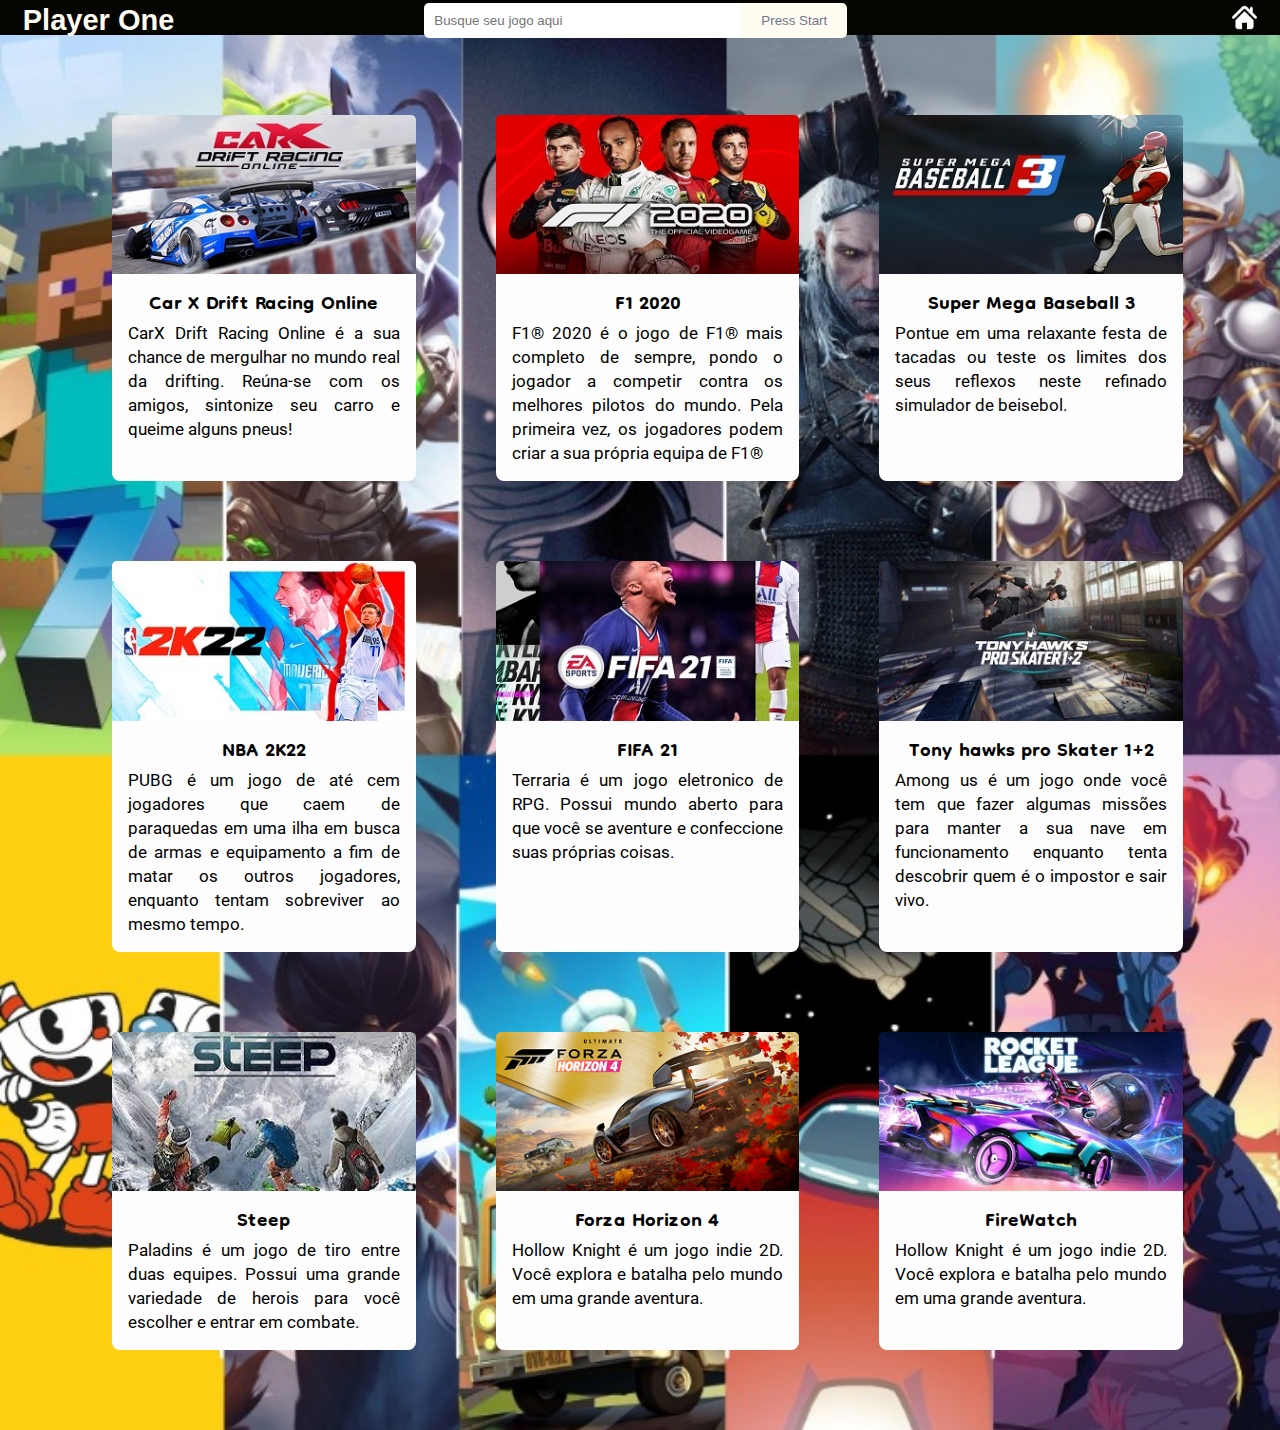
==== esporte.html @ e090c6dc "Projeto3Melhoria" ====
<!DOCTYPE html>

<html lang="pt-br">

<head>
    <meta charset="UTF-8">
    <meta http-equiv="X-UA-Compatible" content="IE=edge">
    <meta name="viewport" content="width=device-width, initial-scale=1.0">
    <link rel="icon" href="Imagens/moeda.png" type="image/x-icon" />    
    <title>Player One</title>
    <link rel="stylesheet" href="CSS/style.css">
    <link rel="stylesheet" href="CSS/reset.css">
    <link rel="stylesheet" href="CSS/botao.css">
    <link rel="stylesheet" href="CSS/cartoes.css">
    <link rel="stylesheet" href="CSS/cartao/cartao-conteudo.css">
    <link rel="stylesheet" href="CSS/cartao/cartao-descricao.css">
    <link rel="stylesheet" href="CSS/cartao/cartao-imagem.css">
    <link rel="stylesheet" href="CSS/cartao/cartao-titulo.css">
    <link rel="stylesheet" href="CSS/cartao/cartao.css">
    <link rel="preconnect" href="https://fonts.googleapis.com">
    <link rel="preconnect" href="https://fonts.gstatic.com" crossorigin>
    <link href="https://fonts.googleapis.com/css2?family=Montserrat:wght@300;400;700&family=Press+Start+2P&display=swap" rel="stylesheet">
    <link rel="preconnect" href="https://fonts.googleapis.com">
    <link rel="preconnect" href="https://fonts.gstatic.com" crossorigin>
    <link href="https://fonts.googleapis.com/css2?family=Dongle&display=swap" rel="stylesheet">
    <link rel="preconnect" href="https://fonts.googleapis.com">
    <link rel="preconnect" href="https://fonts.gstatic.com" crossorigin>
    <link href="https://fonts.googleapis.com/css2?family=Roboto&display=swap" rel="stylesheet">

</head>

<body>
    <header class="cabecalho">

        <h1 class="principal" >Player One</h1>

        <div class="botão-altura">

            <form>

                <label for="Email"></label>
                <input class="caixa" type="text" size="35" placeholder="Busque seu jogo aqui">
                <input class="botao" type="submit" value="Press Start">

            </form>

        </div>

        <a href="index.html"  >
            <img class="home" src="./Imagens/silhueta-de-icone-de-casa.png" alt=""> 
        </a>

    </header>

    <section class="cartoes">

        </div>
            <div class="cartao">
                <img class="cartao_imagem" src="./Imagens/esporte/carxracing.jpg" alt="Capa do jogo Roblox">
                <div class="cartao_conteudo">
                    <h4 class="cartao_titulo">Car X Drift Racing Online</h4>
                    <p class="descrição">CarX Drift Racing Online é a sua chance de mergulhar no mundo real da drifting. Reúna-se com os amigos, sintonize seu carro e queime alguns pneus!</p>
                </div>
            </div>
            <div class="cartao">
                <img class="cartao_imagem" src="./Imagens/esporte/F12020.jpg" alt="Capa do jogo Call of Duty">
                <div class="cartao_conteudo">
                    <h4 class="cartao_titulo">F1 2020</h4>
                    <p class="descrição"> F1® 2020 é o jogo de F1® mais completo de sempre, pondo o jogador a competir contra os melhores pilotos do mundo. Pela primeira vez, os jogadores podem criar a sua própria equipa de F1®</p>
                </div>
            </div>
            <div class="cartao">
                <img class="cartao_imagem" src="./Imagens/esporte/baseball3.jpg" alt="Capa do jogo Counter Strike">
                <div class="cartao_conteudo">
                    <h4 class="cartao_titulo">Super Mega Baseball 3</h4>
                    <p class="descrição">Pontue em uma relaxante festa de tacadas ou teste os limites dos seus reflexos neste refinado simulador de beisebol.</p>
                </div>
            </div>
            <div class="cartao">
                <img class="cartao_imagem" src="./Imagens/esporte/NBA-2K22.jpg" alt="Capa do jogo PubG">
                <div class="cartao_conteudo">
                    <h4 class="cartao_titulo">NBA 2K22</h4>
                    <p class="descrição">PUBG é um jogo de até cem jogadores que caem de paraquedas em uma ilha em busca de armas e equipamento a fim de matar os outros jogadores, enquanto tentam sobreviver ao mesmo tempo.</p>
                </div>
            </div>
            <div class="cartao">
                <img class="cartao_imagem" src="./Imagens/esporte/fifa21.jpeg" alt="Capa do jogo Terraria">
                <div class="cartao_conteudo">
                    <h4 class="cartao_titulo">FIFA 21</h4>
                    <p class="descrição">Terraria é um jogo eletronico de RPG. Possui mundo aberto para que você se aventure e confeccione suas próprias coisas.</p>
                </div>
            </div>
            <div class="cartao">
                <img class="cartao_imagem" src="./Imagens/esporte/Tony-hawks-pro-skater-12.jpg" alt="Capa do jogo Among Us">
                <div class="cartao_conteudo">
                    <h4 class="cartao_titulo">Tony hawks pro Skater 1+2</h4>
                    <p class="descrição">Among us é um jogo onde você tem que fazer algumas missões para manter a sua nave em funcionamento enquanto tenta descobrir quem é o impostor e sair vivo.</p>
                </div>
            </div>
            <div class="cartao">
                <img class="cartao_imagem" src="./Imagens/esporte/steep.jpg" alt="Capa do jogo Paladins">
                <div class="cartao_conteudo">
                    <h4 class="cartao_titulo">Steep</h4>
                    <p class="descrição">Paladins é um jogo de tiro entre duas equipes. Possui uma grande variedade de herois para você escolher e entrar em combate.</p>
                </div>
            </div>
            <div class="cartao">
                <img class="cartao_imagem" src="./Imagens/esporte/forzahorizon.png" alt="Capa do jogo Hollow Knight">
                <div class="cartao_conteudo">
                    <h4 class="cartao_titulo" >Forza Horizon 4</h4>
                    <p class="descrição">Hollow Knight é um jogo indie 2D. Você explora e batalha pelo mundo em uma grande aventura.</p>
                </div>
            </div>
            <div class="cartao">
                <img class="cartao_imagem" src="./Imagens/esporte/rocket-scaled.jpg" alt="Capa do jogo Hollow Knight">
                <div class="cartao_conteudo">
                    <h4 class="cartao_titulo" >FireWatch</h4>
                    <p class="descrição">Hollow Knight é um jogo indie 2D. Você explora e batalha pelo mundo em uma grande aventura.</p>
                </div>
            </div>
        </div>

    </section>

</body>
</html>
---- CSS/style.css ----
.corpo {
    display: grid;
    grid-template-areas: 
    "cabecalho"
    "conteudo"
    "rodape";
    grid-template-columns: auto;
    grid-template-rows: 50px auto auto;
}

.cabecalho {
    display: flex;
    background-color: #040500;
    align-items: center;
    justify-content: center;
    grid-area: "cabecalho";
}

.principal {
    /* padding-left: 90px; */
    padding-right: 250px;
    display: flex;
    color: #fffcf2;
    font-size: 29px;
    /* font-family: 'Montserrat', sans-serif;
    font-family: 'Press Start 2P', cursive; */
    font-family: 'Rubik', sans-serif;
    padding-top: 6px;
}

.home {
    /* padding-left: 90px; */
    display:flex;
    width: 25px;
    padding-left: 385px;
    /* padding-right: 80px; */

}

footer, .rodape {
    font-size: 10px;
    color: #F4F4F4;
    grid-area: "rodape";
    text-align: center;
    background: #000000;
}

/*                 Barra de Scroll                   */

::-webkit-scrollbar-track {
    background-color: #F4F4F4;
}
::-webkit-scrollbar {
    width: 6px;
    background: #F4F4F4;
}
::-webkit-scrollbar-thumb {
    background: #dad7d7;
}

@media screen and (min-width:0){

}

@media screen and (min-width:768px){

}
---- CSS/botao.css ----
/* .principal {
    color: white;
    font-size: 30px;
    display: flex;
    align-items: center;
    justify-content: center;
    padding-top: 200px;
} */

.botão-altura {
    height: 30px;
}

form {
    /* width: 900px; */
    display: flex;
    align-items: center;
    justify-content: center;
}

form, .caixa {
    border: none;
    outline: unset;
    border-radius: 5px 0 0 5px;
}

.caixa {
    size: 40px;
    padding: 10px 10px 10px 10px;
}

.botao {
    color: #75758b;
    background-color: #fffcf2;
    border: none;
    border-radius: 0 5px 5px 0;
    cursor: pointer;
    padding: 10px 20px 10px 20px;
    transition-duration: 0.4s;
}

.botao:hover {
    color: black;
    transition-duration: 0.4s;
    background-color: #EE3030;
}

/* para celular aaaaa
form {
    width: 500px;
    display: flex;
    align-items: center;
    justify-content: center;
} */
---- CSS/cartoes.css ----
.cartoes {
    display: flex;
    flex-wrap: wrap;
    background: url(../Imagens/dede4.jpeg);
    background-attachment:local;
    background-size: 100%;
    background-repeat: repeat;
}

/* .trem {
    background: url(../Imagens/dede4.jpeg);
    background-attachment:local;
    background-size: 100%;
    background-repeat: repeat;
    
} */

/*                  Responsividade                   */

@media screen and (min-width:0) {
    .cartoes {
        padding: 5rem 0 0 1rem;
    }
}

@media screen and (min-width:768px){
    .cartoes{
        padding: 3rem 0 0 5.5rem;
    }
}

@media screen and (min-width:992px){
    .cartoes {
        padding: 5rem 0 0 7rem;
    }
}

@media screen and (min-width:2560px) {
    .cartoes {
        padding: 5rem 0 0 26rem;
    }
}

@media screen and (min-width:2560px) {
    .cartoes {
        padding: 5rem 0 0 14.5rem;
    }
}
---- CSS/cartao/cartao-conteudo.css ----
.cartao_conteudo {
    padding: 1rem;
}
---- CSS/cartao/cartao-descricao.css ----
.descrição {
    font-size: 17px;
    line-height: 1.5rem;
    text-align: justify;
    font-family: 'Roboto', sans-serif;
}

/*                  Responsividade                   */

@media screen and (min-width:0) {
    .descrição {
        font-size: 45px;
        line-height: 2.999rem;
    }
}

@media screen and (min-width:768px){
    .descrição {
        font-size: 15px;
        line-height: 1.5rem;
    }
}

@media screen and (min-width:992px){
    .descrição {
        font-size: 17px;
        line-height: 1.5rem;
    }
}

@media screen and (min-width:2560px) {
    .descrição {
        font-size: 35px;
        line-height: 2.99rem;
    }
}
---- CSS/cartao/cartao-imagem.css ----
.cartao_imagem {
    border-radius: 5px 5px 0 0;
}
---- CSS/cartao/cartao-titulo.css ----
.cartao_titulo {
    font-size: 30px;
    font-family: 'Dongle', sans-serif;
    text-align: center;
    padding-bottom: 1px;
}

/*                  Responsividade                   */

@media screen and (min-width:0) {
    .cartao_titulo {
        font-size: 77px;
    }
}

@media screen and (min-width:768px){
    .cartao_titulo {
        font-size: 30px;
    }
}

@media screen and (min-width:992px){
    .cartao_titulo {
        font-size: 30px;
    }
}

@media screen and (min-width:2560px) {

}
---- CSS/cartao/cartao.css ----
.cartao {
    background: #fdfdfd;
    display: flex;
    flex-direction: column;
    margin-bottom: 5rem;
    border-radius: 8px 8px 8px 8px;
}

.cartao:hover {
    box-shadow: 2px 2px 13px 10px #59458e;
    transition: 0.4s;

}

/*                  Responsividade                   */

@media screen and (min-width:0) {
    .cartao{
        margin-right: 1rem;
        width: 100%;
    }
}

@media screen and (min-width:768px) {
    .cartao {
        margin-right: 4rem;
        width: calc(44.44% - 2.5rem);
    }
}

@media screen and (min-width:1180px) {
    .cartao {
        margin-right: 5rem;
        width: 26%;
    }
}

@media screen and (min-width:2560px) {
    .cartao {
        margin-right: 4rem;
    }
}

@media screen and (min-width:2560px) {
    .cartao {
        margin-right: 7.5rem;
    }
}
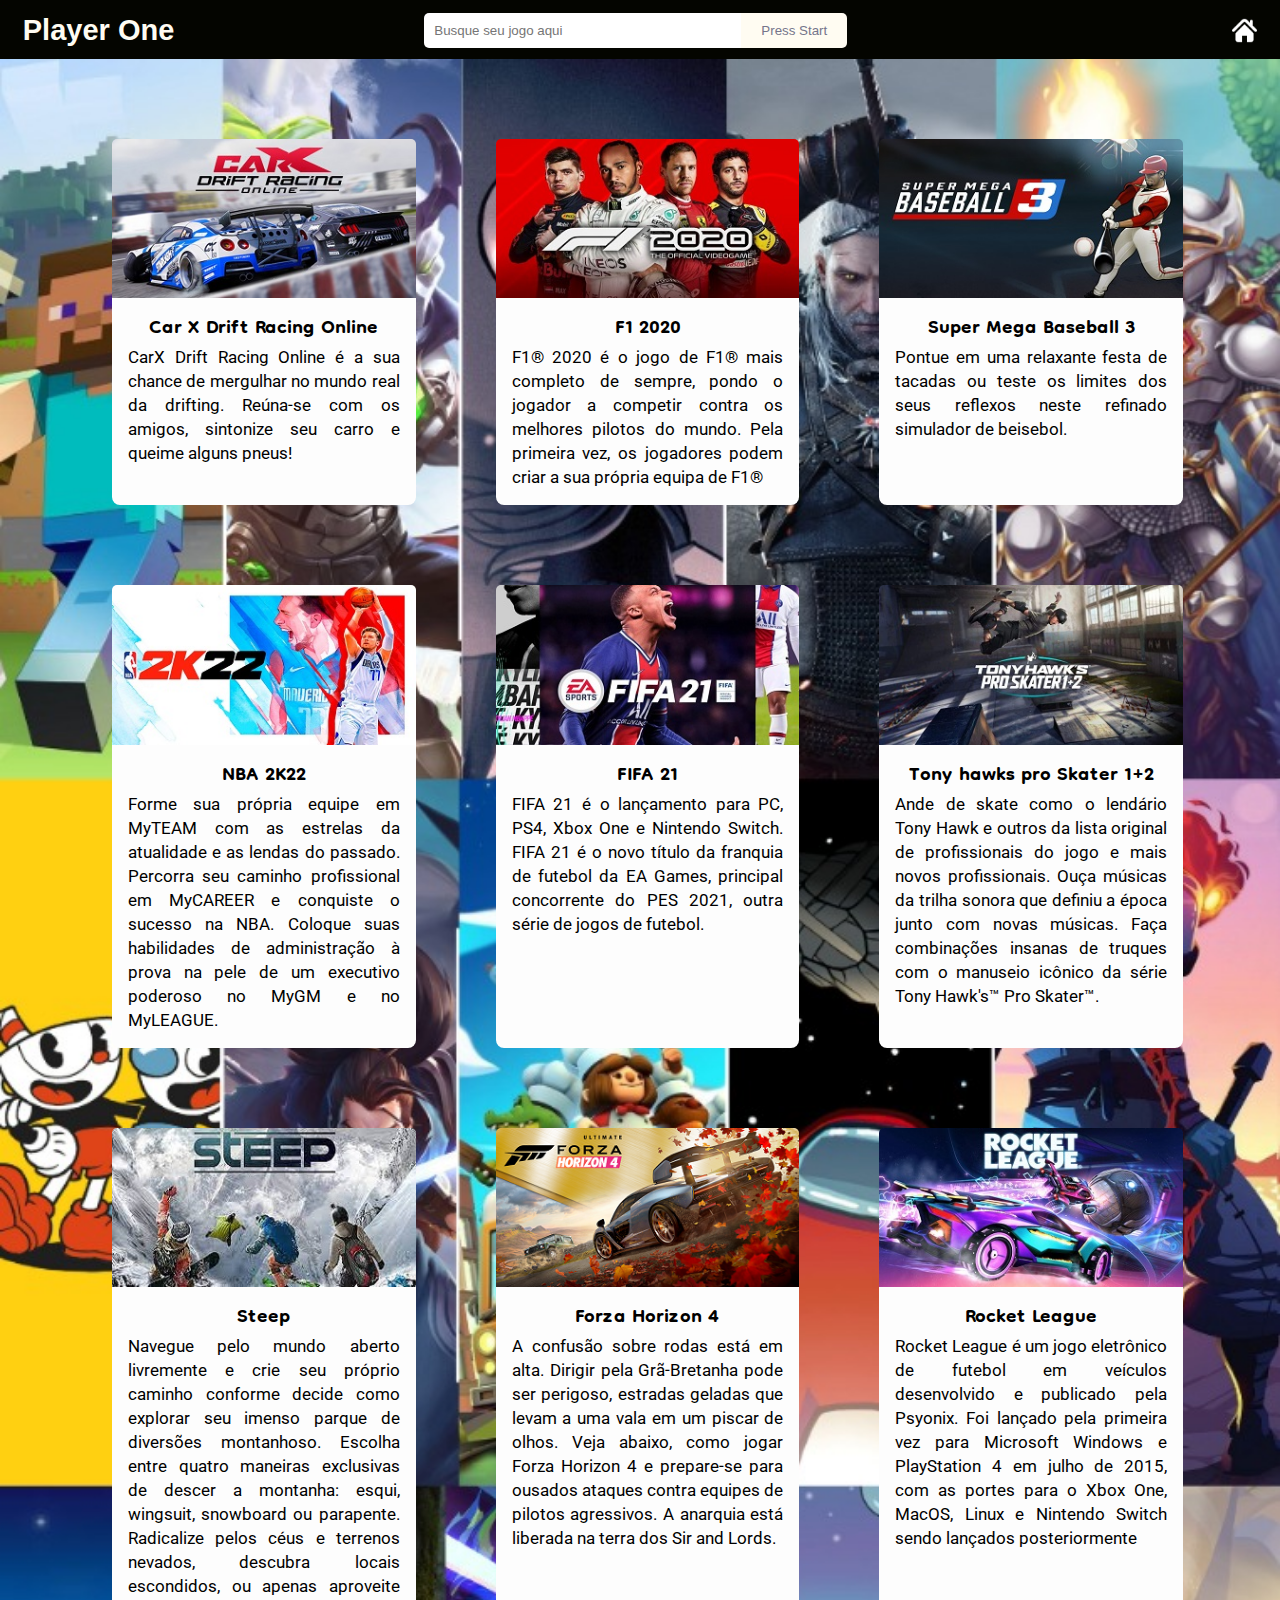
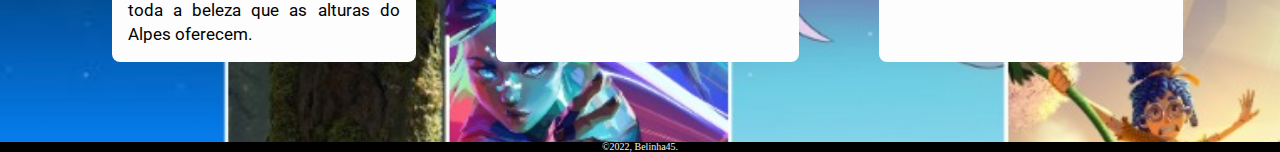
==== commit e2887c41: "ProjetoIndividualFinal" ====
--- a/esporte.html
+++ b/esporte.html
@@ -38,8 +38,7 @@
 
             <form>
 
-                <label for="Email"></label>
-                <input class="caixa" type="text" size="35" placeholder="Busque seu jogo aqui">
+                <input onkeyup="filter()" id="barraPesquisa" class="caixa" type="search" size="35" placeholder="Busque seu jogo aqui">
                 <input class="botao" type="submit" value="Press Start">
 
             </form>
@@ -52,7 +51,7 @@
 
     </header>
 
-    <section class="cartoes">
+    <section id="cartoes" class="cartoes">
 
         </div>
             <div class="cartao">
@@ -80,47 +79,53 @@
                 <img class="cartao_imagem" src="./Imagens/esporte/NBA-2K22.jpg" alt="Capa do jogo PubG">
                 <div class="cartao_conteudo">
                     <h4 class="cartao_titulo">NBA 2K22</h4>
-                    <p class="descrição">PUBG é um jogo de até cem jogadores que caem de paraquedas em uma ilha em busca de armas e equipamento a fim de matar os outros jogadores, enquanto tentam sobreviver ao mesmo tempo.</p>
+                    <p class="descrição">Forme sua própria equipe em MyTEAM com as estrelas da atualidade e as lendas do passado. Percorra seu caminho profissional em MyCAREER e conquiste o sucesso na NBA. Coloque suas habilidades de administração à prova na pele de um executivo poderoso no MyGM e no MyLEAGUE.</p>
                 </div>
             </div>
             <div class="cartao">
-                <img class="cartao_imagem" src="./Imagens/esporte/fifa21.jpeg" alt="Capa do jogo Terraria">
+                <img class="cartao_imagem" src="./Imagens/esporte/fifa21.jpeg" alt="Capa do jogo FIFA 21">
                 <div class="cartao_conteudo">
                     <h4 class="cartao_titulo">FIFA 21</h4>
-                    <p class="descrição">Terraria é um jogo eletronico de RPG. Possui mundo aberto para que você se aventure e confeccione suas próprias coisas.</p>
+                    <p class="descrição">FIFA 21 é o lançamento para PC, PS4, Xbox One e Nintendo Switch. FIFA 21 é o novo título da franquia de futebol da EA Games, principal concorrente do PES 2021, outra série de jogos de futebol.</p>
                 </div>
             </div>
             <div class="cartao">
-                <img class="cartao_imagem" src="./Imagens/esporte/Tony-hawks-pro-skater-12.jpg" alt="Capa do jogo Among Us">
+                <img class="cartao_imagem" src="./Imagens/esporte/Tony-hawks-pro-skater-12.jpg" alt="Capa do jogo Tony hawks pro skater 1+2">
                 <div class="cartao_conteudo">
                     <h4 class="cartao_titulo">Tony hawks pro Skater 1+2</h4>
-                    <p class="descrição">Among us é um jogo onde você tem que fazer algumas missões para manter a sua nave em funcionamento enquanto tenta descobrir quem é o impostor e sair vivo.</p>
+                    <p class="descrição">Ande de skate como o lendário Tony Hawk e outros da lista original de profissionais do jogo e mais novos profissionais. Ouça músicas da trilha sonora que definiu a época junto com novas músicas. Faça combinações insanas de truques com o manuseio icônico da série Tony Hawk's™ Pro Skater™.</p>
                 </div>
             </div>
             <div class="cartao">
-                <img class="cartao_imagem" src="./Imagens/esporte/steep.jpg" alt="Capa do jogo Paladins">
+                <img class="cartao_imagem" src="./Imagens/esporte/steep.jpg" alt="Capa do jogo Steep">
                 <div class="cartao_conteudo">
                     <h4 class="cartao_titulo">Steep</h4>
-                    <p class="descrição">Paladins é um jogo de tiro entre duas equipes. Possui uma grande variedade de herois para você escolher e entrar em combate.</p>
+                    <p class="descrição">Navegue pelo mundo aberto livremente e crie seu próprio caminho conforme decide como explorar seu imenso parque de diversões montanhoso. Escolha entre quatro maneiras exclusivas de descer a montanha: esqui, wingsuit, snowboard ou parapente. Radicalize pelos céus e terrenos nevados, descubra locais escondidos, ou apenas aproveite toda a beleza que as alturas do Alpes oferecem.</p>
                 </div>
             </div>
             <div class="cartao">
                 <img class="cartao_imagem" src="./Imagens/esporte/forzahorizon.png" alt="Capa do jogo Hollow Knight">
                 <div class="cartao_conteudo">
                     <h4 class="cartao_titulo" >Forza Horizon 4</h4>
-                    <p class="descrição">Hollow Knight é um jogo indie 2D. Você explora e batalha pelo mundo em uma grande aventura.</p>
+                    <p class="descrição">A confusão sobre rodas está em alta. Dirigir pela Grã-Bretanha pode ser perigoso, estradas geladas que levam a uma vala em um piscar de olhos. Veja abaixo, como jogar Forza Horizon 4 e prepare-se para ousados ataques contra equipes de pilotos agressivos. A anarquia está liberada na terra dos Sir and Lords.</p>
                 </div>
             </div>
             <div class="cartao">
                 <img class="cartao_imagem" src="./Imagens/esporte/rocket-scaled.jpg" alt="Capa do jogo Hollow Knight">
                 <div class="cartao_conteudo">
-                    <h4 class="cartao_titulo" >FireWatch</h4>
-                    <p class="descrição">Hollow Knight é um jogo indie 2D. Você explora e batalha pelo mundo em uma grande aventura.</p>
+                    <h4 class="cartao_titulo" >Rocket League</h4>
+                    <p class="descrição">Rocket League é um jogo eletrônico de futebol em veículos desenvolvido e publicado pela Psyonix. Foi lançado pela primeira vez para Microsoft Windows e PlayStation 4 em julho de 2015, com as portes para o Xbox One, MacOS, Linux e Nintendo Switch sendo lançados posteriormente</p>
                 </div>
             </div>
         </div>
 
     </section>
 
+    
+    <footer class="rodape">
+        ©2022, Belinha45.
+    </footer>
+
+<script src="JS/teste.js"></script>
 </body>
 </html>--- a/CSS/style.css
+++ b/CSS/style.css
@@ -33,6 +33,7 @@
     display:flex;
     width: 25px;
     padding-left: 385px;
+    padding-top: 6px;
     /* padding-right: 80px; */
 
 }
@@ -43,6 +44,13 @@
     grid-area: "rodape";
     text-align: center;
     background: #000000;
+    /* padding-top: 10px;
+    padding-bottom: 10px; */
+}
+
+.cabecalho {
+    padding-top: 10px;
+    padding-bottom: 14px;
 }
 
 /*                 Barra de Scroll                   */
--- a/CSS/cartoes.css
+++ b/CSS/cartoes.css
@@ -5,15 +5,10 @@
     background-attachment:local;
     background-size: 100%;
     background-repeat: repeat;
+/*     height: 100%; */
 }
 
-/* .trem {
-    background: url(../Imagens/dede4.jpeg);
-    background-attachment:local;
-    background-size: 100%;
-    background-repeat: repeat;
-    
-} */
+
 
 /*                  Responsividade                   */
 
--- a/CSS/cartao/cartao-imagem.css
+++ b/CSS/cartao/cartao-imagem.css
@@ -1,3 +1,4 @@
 .cartao_imagem {
     border-radius: 5px 5px 0 0;
+    width: 100%
 }--- a/CSS/cartao/cartao.css
+++ b/CSS/cartao/cartao.css
@@ -4,12 +4,13 @@
     flex-direction: column;
     margin-bottom: 5rem;
     border-radius: 8px 8px 8px 8px;
+    transition: all 0.3s ease-out;
 }
 
 .cartao:hover {
-    box-shadow: 2px 2px 13px 10px #59458e;
-    transition: 0.4s;
-
+    transform: translateY(-20px);
+    transform: 5s;
+    
 }
 
 /*                  Responsividade                   */
